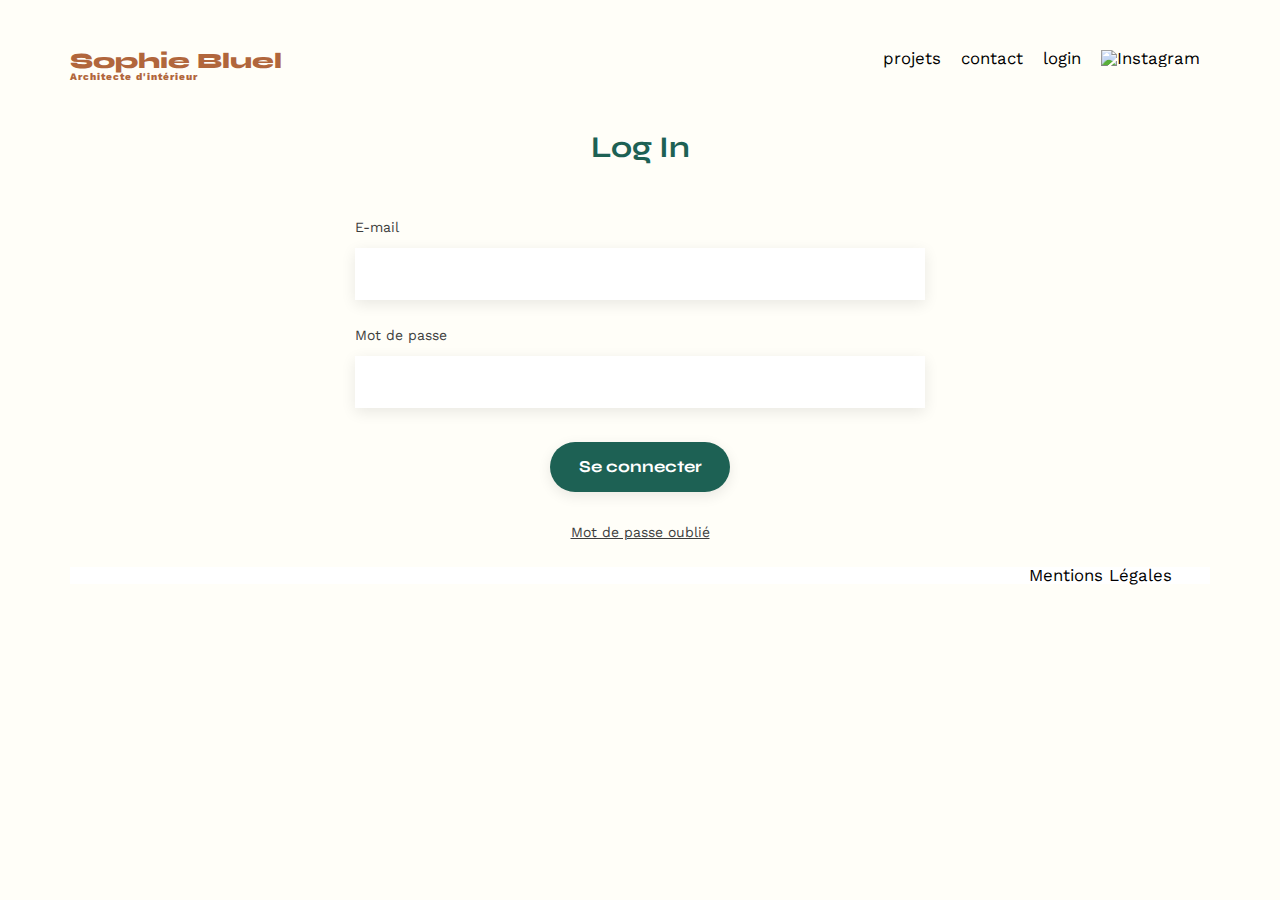
==== FrontEnd/connection.html @ 7af9823d "Liens et logIn de connexion ok" ====
<!DOCTYPE html>
<html lang="fr">
<head>
	<meta charset="UTF-8">
	<title>Sophie Bluel - Architecte d'intérieur</title>
	<meta name="viewport" content="width=device-width, initial-scale=1.0">
	<link rel="preconnect" href="https://fonts.googleapis.com">
	<link rel="preconnect" href="https://fonts.gstatic.com" crossorigin>
	<link href="https://fonts.googleapis.com/css2?family=Syne:wght@700;800&family=Work+Sans&display=swap" rel="stylesheet">
	<meta name="description" content="">
	<link rel="stylesheet" href="./assets/style.css">
	
</head>
    <body>
        <header>
            <h1>Sophie Bluel <span>Architecte d'intérieur</span></h1>
            <nav>
                <ul>
                    <li>projets</li>
                    <li>contact</li>
                    <li>login</li>
                    <li><img src="./assets/icons/instagram.png" alt="Instagram"></li>
                </ul>
            </nav>
        </header>

        <main>
            <div id="formulaire">
                <h2>Log In</h2>
                <form method="post" action="" id="form">
                    <label>E-mail</label>
                    <input type="text" name="email" id="email">
                    <label>Mot de passe</label>
                    <input type="password" name="password" id="password">
                    <input type="submit" id="submit" value="Se connecter">
                    <a href="#">Mot de passe oublié</a> 
                </form>    
            </div>
        </main>
        
        <footer>
            <nav>
                <ul>
                    <li>Mentions Légales</li>
                </ul>
            </nav>
        </footer>
    </body>

    <script src="./javaScript/connection.js"></script>

</html>
---- FrontEnd/assets/style.css ----
/* http://meyerweb.com/eric/tools/css/reset/
   v2.0 | 20110126
   License: none (public domain)
*/

html, body, div, span, applet, object, iframe,
h1, h2, h3, h4, h5, h6, p, blockquote, pre,
a, abbr, acronym, address, big, cite, code,
del, dfn, em, img, ins, kbd, q, s, samp,
small, strike, strong, sub, sup, tt, var,
b, u, i, center,
dl, dt, dd, ol, ul, li,
fieldset, form, label, legend,
table, caption, tbody, tfoot, thead, tr, th, td,
article, aside, canvas, details, embed,
figure, figcaption, footer, header, hgroup,
menu, nav, output, ruby, section, summary,
time, mark, audio, video {
	margin: 0;
	padding: 0;
	border: 0;
	font-size: 100%;
	font: inherit;
	vertical-align: baseline;
}
/* HTML5 display-role reset for older browsers */
article, aside, details, figcaption, figure,
footer, header, hgroup, menu, nav, section {
	display: block;
	
}
body {
	line-height: 1;
	background-color: #FFFEF8;
}
ol, ul {
	list-style: none;
}
blockquote, q {
	quotes: none;
}
blockquote:before, blockquote:after,
q:before, q:after {
	content: '';
	content: none;
}
table {
	border-collapse: collapse;
	border-spacing: 0;
}
/** end reset css**/
body {
	max-width: 1140px;
	margin:auto;
	font-family: 'Work Sans' ;
	font-size: 14px;
}
header {
	display: flex;
	justify-content: space-between;
	margin: 50px 0
}
section {
	margin: 50px 0
}

h1{
	display: flex;
	flex-direction: column;
	font-family: 'Syne';
	font-size: 22px;
	font-weight: 800;
	color: #B1663C
}

h1 > span {
	font-family: 'Work Sans';
	font-size:10px;
	letter-spacing: 0.1em;
;
}

h2{
	font-family: 'Syne';
	font-weight: 700;
	font-size: 30px;
	color: #1D6154
}
nav ul {
	display: flex;
	align-items: center;
	list-style-type: none;

}
nav li {
	padding: 0 10px;
	font-size: 1.2em;
}

li:hover {
	color: #B1663C;
}
#introduction {
	display: flex;
	align-items: center;
}
#introduction figure {
	flex: 1
}
#introduction img {
	display: block;
	margin: auto;
	width: 80%;
}

#introduction article {
	flex: 1
}
#introduction h2 {
	margin-bottom: 1em;
}

#introduction p {
	margin-bottom: 0.5em;
}
#portfolio h2 {
	text-align: center;
	margin-bottom: 1em;
}
.filtres{
	display: flex;
	width: 55%;
	margin: auto;
}
.filtres button {
	font-family: 'Syne';
	font-style: normal;
	font-weight: 700;
	font-size: 120%;
	text-align: center;
	color: #1D6154;
	margin:auto;
	border: 1px solid #1D6154;
	border-radius: 60px;
	background-color: #FFFEF8;
	padding: 8px 15px 8px 15px;
}

.filtres button:hover, .filtres button:active{
	background: #1D6154;
	color: #FFFFFF;
}
.gallery {
	width: 100%;
	display: grid;
	grid-template-columns: 1fr 1fr 1fr;
	grid-column-gap: 20px;
	grid-row-gap: 20px;
	margin-top: 50px;
}

.gallery img {
	width: 100%;

}
#contact, #formulaire {
	width: 50%;
	margin: auto;
}
#contact > *, #formulaire > * {
	text-align: center;

}
#contact h2, #formulaire h2{
	margin-bottom: 20px;
}
#contact form , #formulaire form{
	text-align: left;
	margin-top:30px;
	display: flex;
	flex-direction: column;
}

#contact input, #formulaire input {
	height: 50px;
	font-size: 1.2em;
	border: none;
	box-shadow: 0px 4px 14px rgba(0, 0, 0, 0.09);
}
#contact label, #formulaire label {
	margin: 2em 0 1em 0;
	color: #3D3D3D;
}
#formulaire a{
	color: #3D3D3D;
	text-align: center;
}
#contact textarea {
	border: none;
	box-shadow: 0px 4px 14px rgba(0, 0, 0, 0.09);
}

input[type="submit"]{
	font-family: 'Syne';
	font-weight: 700;
	color: white;
	background-color: #1D6154;
	margin : 2em auto ;
	width: 180px;
	text-align: center;
	border-radius: 60px ;
}

footer nav ul {
	display: flex;
	justify-content: flex-end;
	margin: 2em
}
footer{
	background-color: #FFFFFF;
	
}
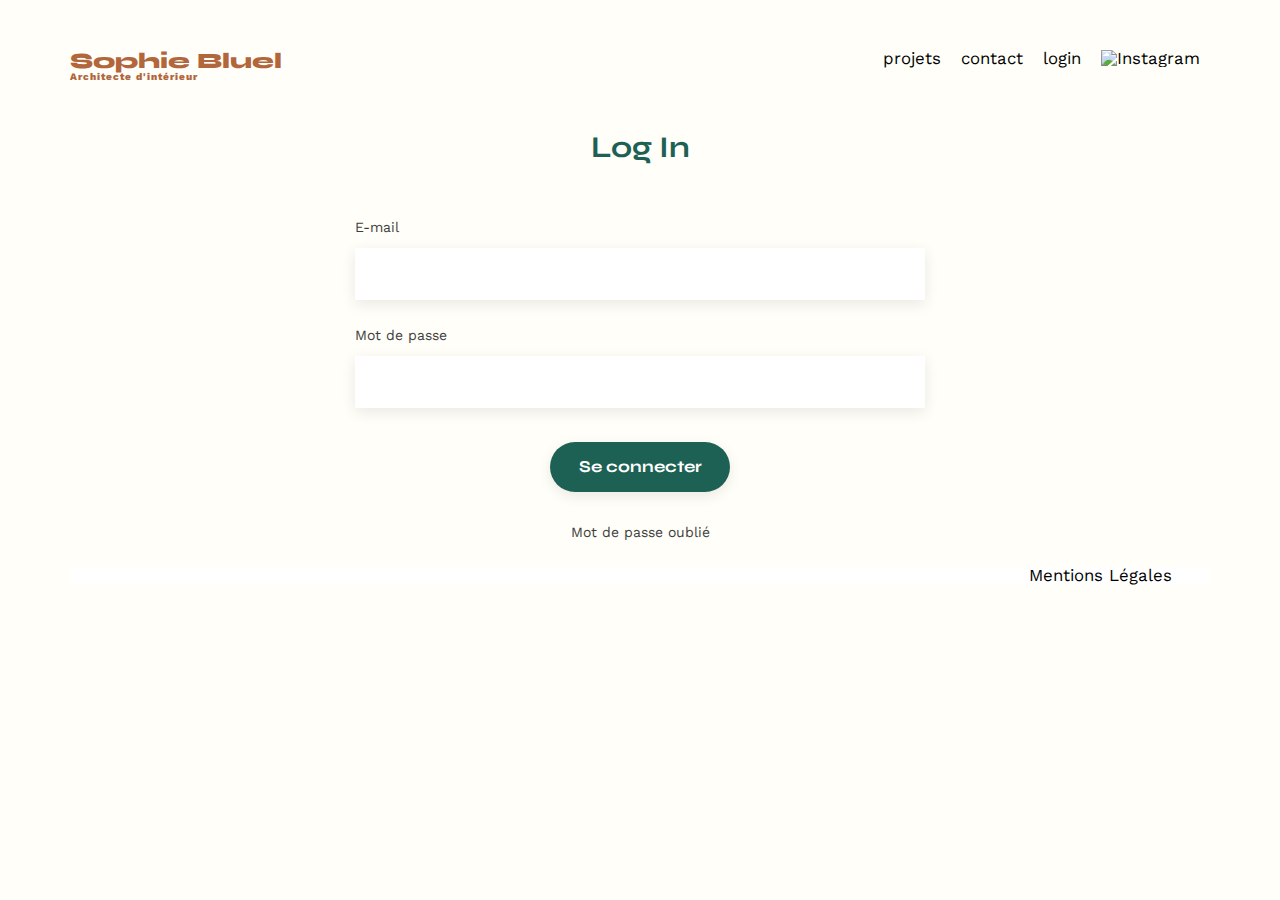
==== commit d04cad1b: "modale avec boutons" ====
--- a/FrontEnd/connection.html
+++ b/FrontEnd/connection.html
@@ -9,8 +9,8 @@
 	<link href="https://fonts.googleapis.com/css2?family=Syne:wght@700;800&family=Work+Sans&display=swap" rel="stylesheet">
 	<meta name="description" content="">
 	<link rel="stylesheet" href="./assets/style.css">
-	
 </head>
+
     <body>
         <header>
             <h1>Sophie Bluel <span>Architecte d'intérieur</span></h1>
@@ -29,7 +29,7 @@
                 <h2>Log In</h2>
                 <form method="post" action="" id="form">
                     <label>E-mail</label>
-                    <input type="text" name="email" id="email">
+                    <input type="email" name="email" id="email">
                     <label>Mot de passe</label>
                     <input type="password" name="password" id="password">
                     <input type="submit" id="submit" value="Se connecter">
@@ -46,8 +46,6 @@
             </nav>
         </footer>
     </body>
-
-    <script src="./javaScript/connection.js"></script>
-
+    <script src="./javaScript/connection.js" type="module"></script>
 </html> 
 
--- a/FrontEnd/assets/style.css
+++ b/FrontEnd/assets/style.css
@@ -77,7 +77,6 @@
 	font-family: 'Work Sans';
 	font-size:10px;
 	letter-spacing: 0.1em;
-;
 }
 
 h2{
@@ -86,6 +85,18 @@
 	font-size: 30px;
 	color: #1D6154
 }
+
+h3{
+	font-family: 'Work Sans';
+	font-style: normal;
+	font-weight: 400;
+	font-size: 26px;
+	color: #000000;
+}
+a, a:visited{
+	text-decoration: none;
+	color: black;
+}
 nav ul {
 	display: flex;
 	align-items: center;
@@ -97,14 +108,14 @@
 	font-size: 1.2em;
 }
 
-li:hover {
+li:hover, nav a:hover {
 	color: #B1663C;
 }
 #introduction {
 	display: flex;
 	align-items: center;
 }
-#introduction figure {
+#introduction figure{
 	flex: 1
 }
 #introduction img {
@@ -113,6 +124,11 @@
 	width: 80%;
 }
 
+#introduction button{
+	padding: 3%;
+	margin-left: 7%;
+
+}
 #introduction article {
 	flex: 1
 }
@@ -123,16 +139,22 @@
 #introduction p {
 	margin-bottom: 0.5em;
 }
+.portefolio__title{
+	display: flex;
+	align-items: baseline;
+	justify-content: center;
+}
 #portfolio h2 {
 	text-align: center;
-	margin-bottom: 1em;
+	margin-right: 3%;
+	margin-bottom: 5%;
 }
 .filtres{
 	display: flex;
 	width: 55%;
 	margin: auto;
 }
-.filtres button {
+.filtres button{
 	font-family: 'Syne';
 	font-style: normal;
 	font-weight: 700;
@@ -191,7 +213,7 @@
 	margin: 2em 0 1em 0;
 	color: #3D3D3D;
 }
-#formulaire a{
+#formulaire a, .edit__button{
 	color: #3D3D3D;
 	text-align: center;
 }
@@ -219,5 +241,4 @@
 footer{
 	background-color: #FFFFFF;
 	
-}
-
+}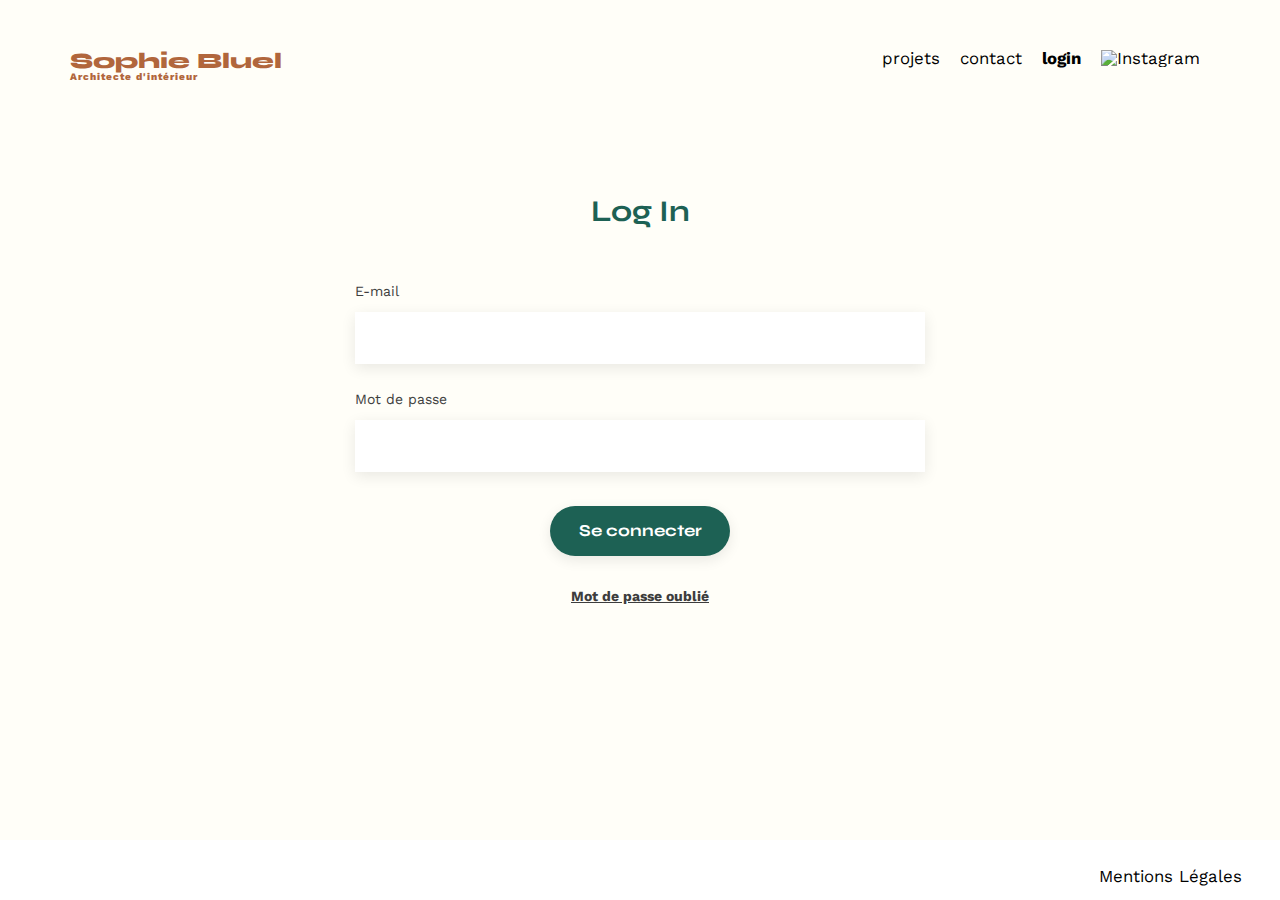
==== commit 755fe6c2: "Version 2HTML au lieu de 3 et fonction LogOut ok" ====
--- a/FrontEnd/connection.html
+++ b/FrontEnd/connection.html
@@ -1,24 +1,26 @@
 <!DOCTYPE html>
 <html lang="fr">
-<head>
-	<meta charset="UTF-8">
-	<title>Sophie Bluel - Architecte d'intérieur</title>
-	<meta name="viewport" content="width=device-width, initial-scale=1.0">
-	<link rel="preconnect" href="https://fonts.googleapis.com">
-	<link rel="preconnect" href="https://fonts.gstatic.com" crossorigin>
-	<link href="https://fonts.googleapis.com/css2?family=Syne:wght@700;800&family=Work+Sans&display=swap" rel="stylesheet">
-	<meta name="description" content="">
-	<link rel="stylesheet" href="./assets/style.css">
-</head>
+    <head>
+        <meta charset="UTF-8">
+        <title>Sophie Bluel - Architecte d'intérieur</title>
+        <meta name="viewport" content="width=device-width, initial-scale=1.0">
+        <link rel="preconnect" href="https://fonts.googleapis.com">
+        <link rel="preconnect" href="https://fonts.gstatic.com" crossorigin>
+        <link href="https://fonts.googleapis.com/css2?family=Syne:wght@700;800&family=Work+Sans&display=swap" rel="stylesheet">
+        <meta name="description" content="">
+        <link rel="stylesheet" href="./assets/style.css">
+        <link rel="stylesheet" href="./assets/style_connection.css">
+    </head>
 
     <body>
+
         <header>
             <h1>Sophie Bluel <span>Architecte d'intérieur</span></h1>
             <nav>
                 <ul>
                     <li>projets</li>
                     <li>contact</li>
-                    <li>login</li>
+                    <li id="logLink">login</li>
                     <li><img src="./assets/icons/instagram.png" alt="Instagram"></li>
                 </ul>
             </nav>
@@ -45,6 +47,7 @@
                 </ul>
             </nav>
         </footer>
+        
     </body>
     <script src="./javaScript/connection.js" type="module"></script>
 </html> 
--- a/FrontEnd/assets/style.css
+++ b/FrontEnd/assets/style.css
@@ -123,11 +123,11 @@
 	margin: auto;
 	width: 80%;
 }
-
+#introduction figure button{
+	margin-left: 10%;
+}
 #introduction button{
-	padding: 3%;
-	margin-left: 7%;
-
+	padding: 15px 0px 15px 0px;
 }
 #introduction article {
 	flex: 1
@@ -240,5 +240,6 @@
 }
 footer{
 	background-color: #FFFFFF;
-	
+	height: 60px;
+	width: 100%;
 }--- a/FrontEnd/assets/style_connection.css
+++ b/FrontEnd/assets/style_connection.css
@@ -0,0 +1,19 @@
+#logLink{
+    font-weight: bold;
+}
+#formulaire{
+    margin-top: 10%;
+    margin-bottom: 20%;
+}
+footer{
+    height: 60px;
+    width: 100%;
+    position: absolute;
+    bottom: 0;
+    left: 0;
+}
+form a {
+    font-weight: bold;
+    text-decoration: underline;
+    color: #3D3D3D;
+}